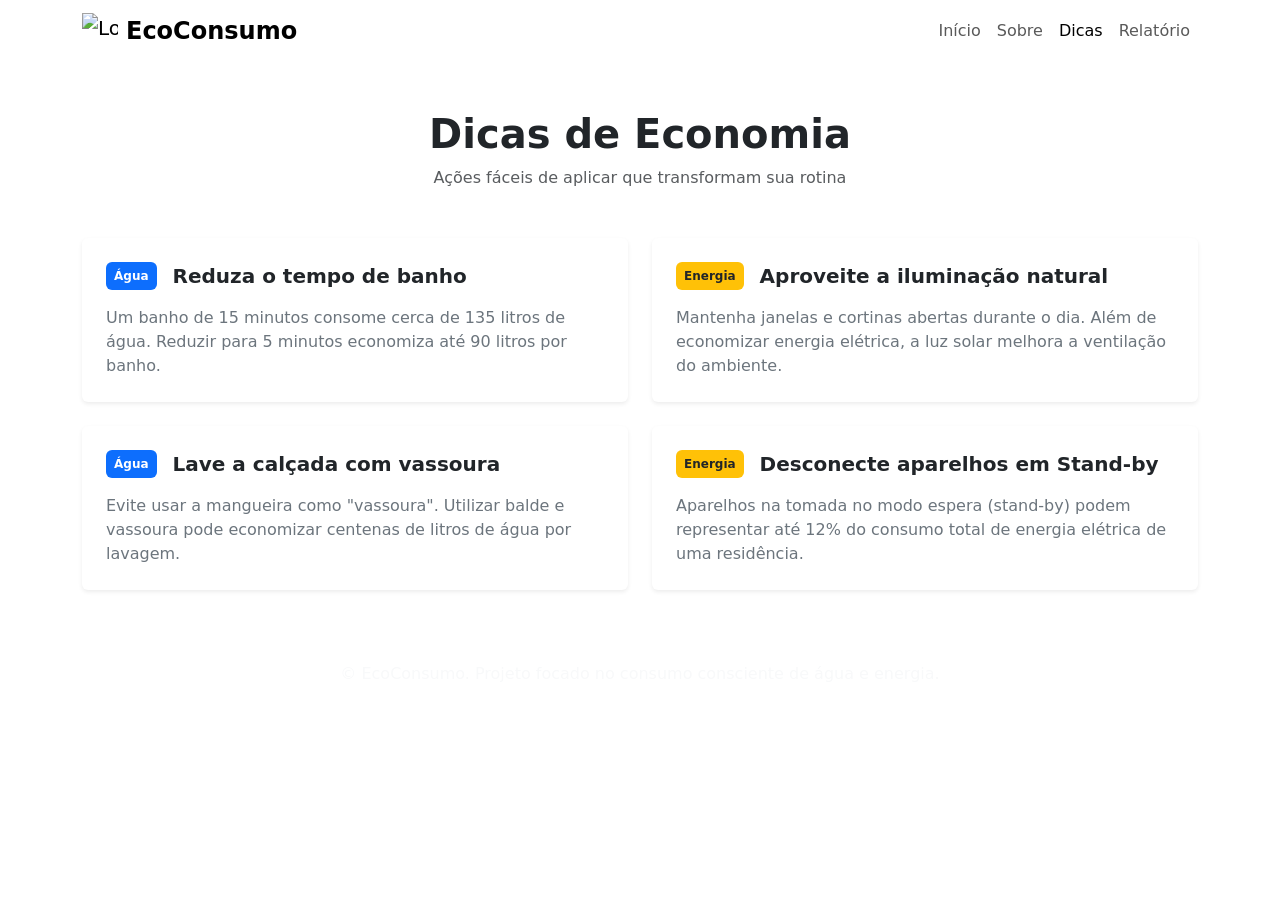
==== dicas.html @ 29fbb3c0 "Rename dicas.HTML to dicas.html" ====
<!DOCTYPE html>
<html lang="pt-br">

<head>
    <meta charset="UTF-8">
    <meta name="viewport" content="width=device-width, initial-scale=1.0">
    <meta name="description" content="Dicas práticas para economizar água e energia elétrica.">
    <title>EcoConsumo | Dicas Práticas</title>
    <!-- Bootstrap CSS -->
    <link href="https://cdn.jsdelivr.net/npm/bootstrap@5.3.3/dist/css/bootstrap.min.css" rel="stylesheet">
    <!-- Custom CSS -->
    <link rel="stylesheet" href="css/style.css">
</head>

<body>

    <header>
        <nav class="navbar navbar-expand-lg custom-navbar">
            <div class="container">
                <a class="navbar-brand d-flex align-items-center gap-2" href="index.html">
                    <img src="img/logo.svg" alt="Logo EcoConsumo" width="36" height="36">
                    <span class="fw-bold fs-4">EcoConsumo</span>
                </a>
                <button class="navbar-toggler" type="button" data-bs-toggle="collapse" data-bs-target="#navMenu"
                    aria-controls="navMenu" aria-expanded="false" aria-label="Alternar navegação">
                    <span class="navbar-toggler-icon"></span>
                </button>
                <div class="collapse navbar-collapse" id="navMenu">
                    <ul class="navbar-nav ms-auto">
                        <li class="nav-item"><a class="nav-link" href="index.html">Início</a></li>
                        <li class="nav-item"><a class="nav-link" href="sobre.html">Sobre</a></li>
                        <li class="nav-item"><a class="nav-link active" href="dicas.html">Dicas</a></li>
                        <li class="nav-item"><a class="nav-link nav-highlight" href="relatorio/relatorio.html">Relatório</a></li>
                    </ul>
                </div>
            </div>
        </nav>
    </header>

    <main class="py-5">
        <div class="container">
            <h1 class="text-center fw-bold mb-2">Dicas de Economia</h1>
            <p class="text-center text-muted mb-5">Ações fáceis de aplicar que transformam sua rotina</p>

            <div class="row g-4">

                <!-- Dica 1 -->
                <div class="col-md-6">
                    <article class="tip-card card h-100 p-4 border-0 shadow-sm">
                        <div class="d-flex align-items-center gap-3 mb-3">
                            <span class="badge bg-primary p-2">Água</span>
                            <h2 class="h5 fw-bold mb-0">Reduza o tempo de banho</h2>
                        </div>
                        <p class="text-secondary mb-0">
                            Um banho de 15 minutos consome cerca de 135 litros de água. Reduzir para 5 minutos economiza
                            até 90 litros por banho.
                        </p>
                    </article>
                </div>

                <!-- Dica 2 -->
                <div class="col-md-6">
                    <article class="tip-card card h-100 p-4 border-0 shadow-sm">
                        <div class="d-flex align-items-center gap-3 mb-3">
                            <span class="badge bg-warning text-dark p-2">Energia</span>
                            <h2 class="h5 fw-bold mb-0">Aproveite a iluminação natural</h2>
                        </div>
                        <p class="text-secondary mb-0">
                            Mantenha janelas e cortinas abertas durante o dia. Além de economizar energia elétrica, a luz
                            solar melhora a ventilação do ambiente.
                        </p>
                    </article>
                </div>

                <!-- Dica 3 -->
                <div class="col-md-6">
                    <article class="tip-card card h-100 p-4 border-0 shadow-sm">
                        <div class="d-flex align-items-center gap-3 mb-3">
                            <span class="badge bg-primary p-2">Água</span>
                            <h2 class="h5 fw-bold mb-0">Lave a calçada com vassoura</h2>
                        </div>
                        <p class="text-secondary mb-0">
                            Evite usar a mangueira como "vassoura". Utilizar balde e vassoura pode economizar centenas de
                            litros de água por lavagem.
                        </p>
                    </article>
                </div>

                <!-- Dica 4 -->
                <div class="col-md-6">
                    <article class="tip-card card h-100 p-4 border-0 shadow-sm">
                        <div class="d-flex align-items-center gap-3 mb-3">
                            <span class="badge bg-warning text-dark p-2">Energia</span>
                            <h2 class="h5 fw-bold mb-0">Desconecte aparelhos em Stand-by</h2>
                        </div>
                        <p class="text-secondary mb-0">
                            Aparelhos na tomada no modo espera (stand-by) podem representar até 12% do consumo total de
                            energia elétrica de uma residência.
                        </p>
                    </article>
                </div>

            </div>
        </div>
    </main>

    <footer class="footer-custom py-4 text-center text-light mt-auto">
        <div class="container">
            <p class="mb-0">&copy; EcoConsumo. Projeto focado no consumo consciente de água e energia.</p>
        </div>
    </footer>

    <script src="https://cdn.jsdelivr.net/npm/bootstrap@5.3.3/dist/js/bootstrap.bundle.min.js"></script>
</body>

</html>
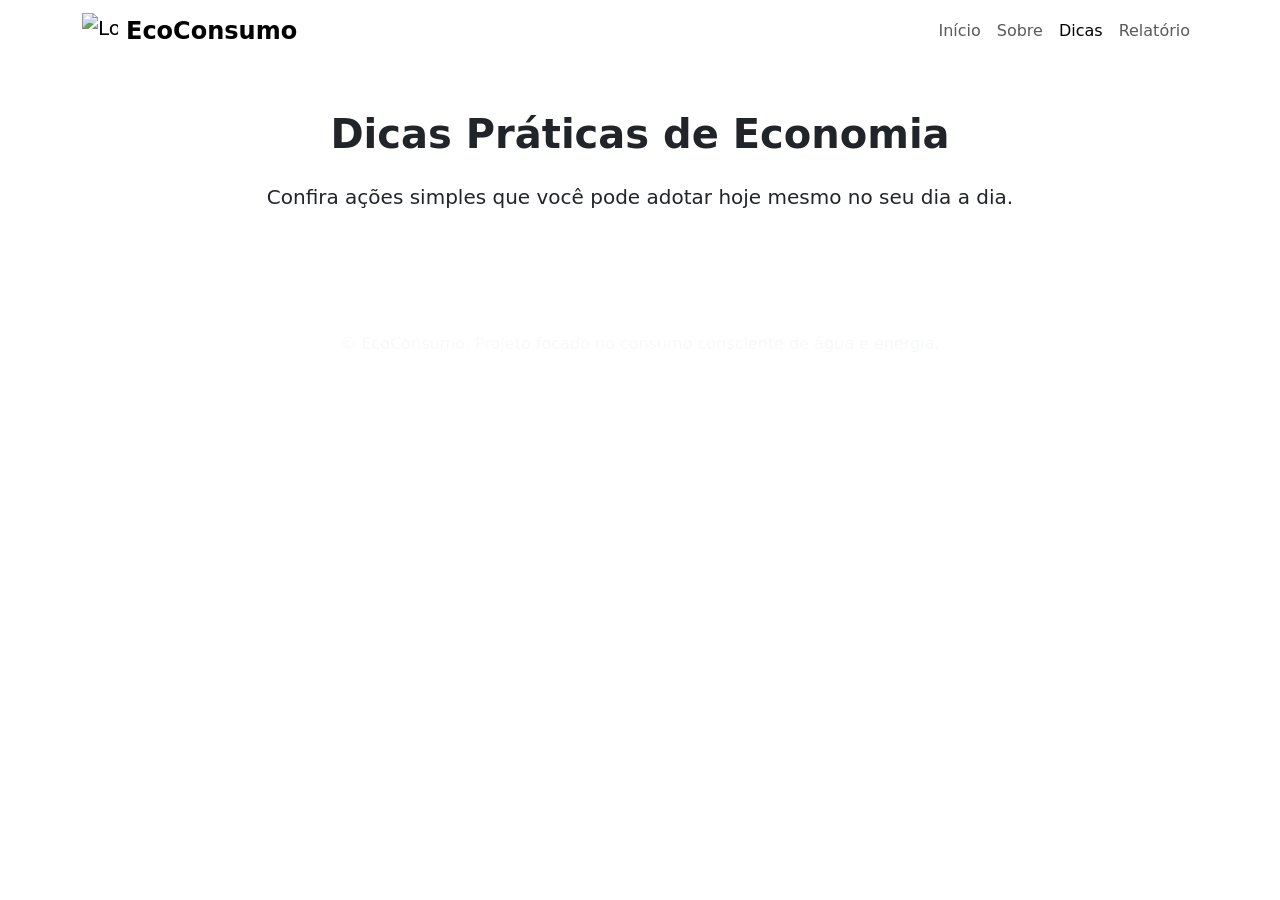
==== commit eb64f72a: "Update dicas.html" ====
--- a/dicas.html
+++ b/dicas.html
@@ -14,6 +14,7 @@
 
 <body>
 
+    <!-- NAV -->
     <header>
         <nav class="navbar navbar-expand-lg custom-navbar">
             <div class="container">
@@ -30,7 +31,7 @@
                         <li class="nav-item"><a class="nav-link" href="index.html">Início</a></li>
                         <li class="nav-item"><a class="nav-link" href="sobre.html">Sobre</a></li>
                         <li class="nav-item"><a class="nav-link active" href="dicas.html">Dicas</a></li>
-                        <li class="nav-item"><a class="nav-link nav-highlight" href="relatorio/relatorio.html">Relatório</a></li>
+                        <li class="nav-item"><a class="nav-link nav-highlight" href="relatorio.pdf" target="_blank">Relatório</a></li>
                     </ul>
                 </div>
             </div>
@@ -39,77 +40,21 @@
 
     <main class="py-5">
         <div class="container">
-            <h1 class="text-center fw-bold mb-2">Dicas de Economia</h1>
-            <p class="text-center text-muted mb-5">Ações fáceis de aplicar que transformam sua rotina</p>
-
-            <div class="row g-4">
-
-                <!-- Dica 1 -->
-                <div class="col-md-6">
-                    <article class="tip-card card h-100 p-4 border-0 shadow-sm">
-                        <div class="d-flex align-items-center gap-3 mb-3">
-                            <span class="badge bg-primary p-2">Água</span>
-                            <h2 class="h5 fw-bold mb-0">Reduza o tempo de banho</h2>
-                        </div>
-                        <p class="text-secondary mb-0">
-                            Um banho de 15 minutos consome cerca de 135 litros de água. Reduzir para 5 minutos economiza
-                            até 90 litros por banho.
-                        </p>
-                    </article>
-                </div>
-
-                <!-- Dica 2 -->
-                <div class="col-md-6">
-                    <article class="tip-card card h-100 p-4 border-0 shadow-sm">
-                        <div class="d-flex align-items-center gap-3 mb-3">
-                            <span class="badge bg-warning text-dark p-2">Energia</span>
-                            <h2 class="h5 fw-bold mb-0">Aproveite a iluminação natural</h2>
-                        </div>
-                        <p class="text-secondary mb-0">
-                            Mantenha janelas e cortinas abertas durante o dia. Além de economizar energia elétrica, a luz
-                            solar melhora a ventilação do ambiente.
-                        </p>
-                    </article>
-                </div>
-
-                <!-- Dica 3 -->
-                <div class="col-md-6">
-                    <article class="tip-card card h-100 p-4 border-0 shadow-sm">
-                        <div class="d-flex align-items-center gap-3 mb-3">
-                            <span class="badge bg-primary p-2">Água</span>
-                            <h2 class="h5 fw-bold mb-0">Lave a calçada com vassoura</h2>
-                        </div>
-                        <p class="text-secondary mb-0">
-                            Evite usar a mangueira como "vassoura". Utilizar balde e vassoura pode economizar centenas de
-                            litros de água por lavagem.
-                        </p>
-                    </article>
-                </div>
-
-                <!-- Dica 4 -->
-                <div class="col-md-6">
-                    <article class="tip-card card h-100 p-4 border-0 shadow-sm">
-                        <div class="d-flex align-items-center gap-3 mb-3">
-                            <span class="badge bg-warning text-dark p-2">Energia</span>
-                            <h2 class="h5 fw-bold mb-0">Desconecte aparelhos em Stand-by</h2>
-                        </div>
-                        <p class="text-secondary mb-0">
-                            Aparelhos na tomada no modo espera (stand-by) podem representar até 12% do consumo total de
-                            energia elétrica de uma residência.
-                        </p>
-                    </article>
-                </div>
-
-            </div>
+            <h1 class="fw-bold text-center mb-4">Dicas Práticas de Economia</h1>
+            <p class="lead text-center mx-auto mb-5" style="max-width: 750px;">
+                Confira ações simples que você pode adotar hoje mesmo no seu dia a dia.
+            </p>
         </div>
     </main>
 
-    <footer class="footer-custom py-4 text-center text-light mt-auto">
+    <!-- FOOTER -->
+    <footer class="footer-custom py-4 text-center text-light">
         <div class="container">
             <p class="mb-0">&copy; EcoConsumo. Projeto focado no consumo consciente de água e energia.</p>
         </div>
     </footer>
 
+    <!-- Bootstrap JS Bundle -->
     <script src="https://cdn.jsdelivr.net/npm/bootstrap@5.3.3/dist/js/bootstrap.bundle.min.js"></script>
 </body>
 
